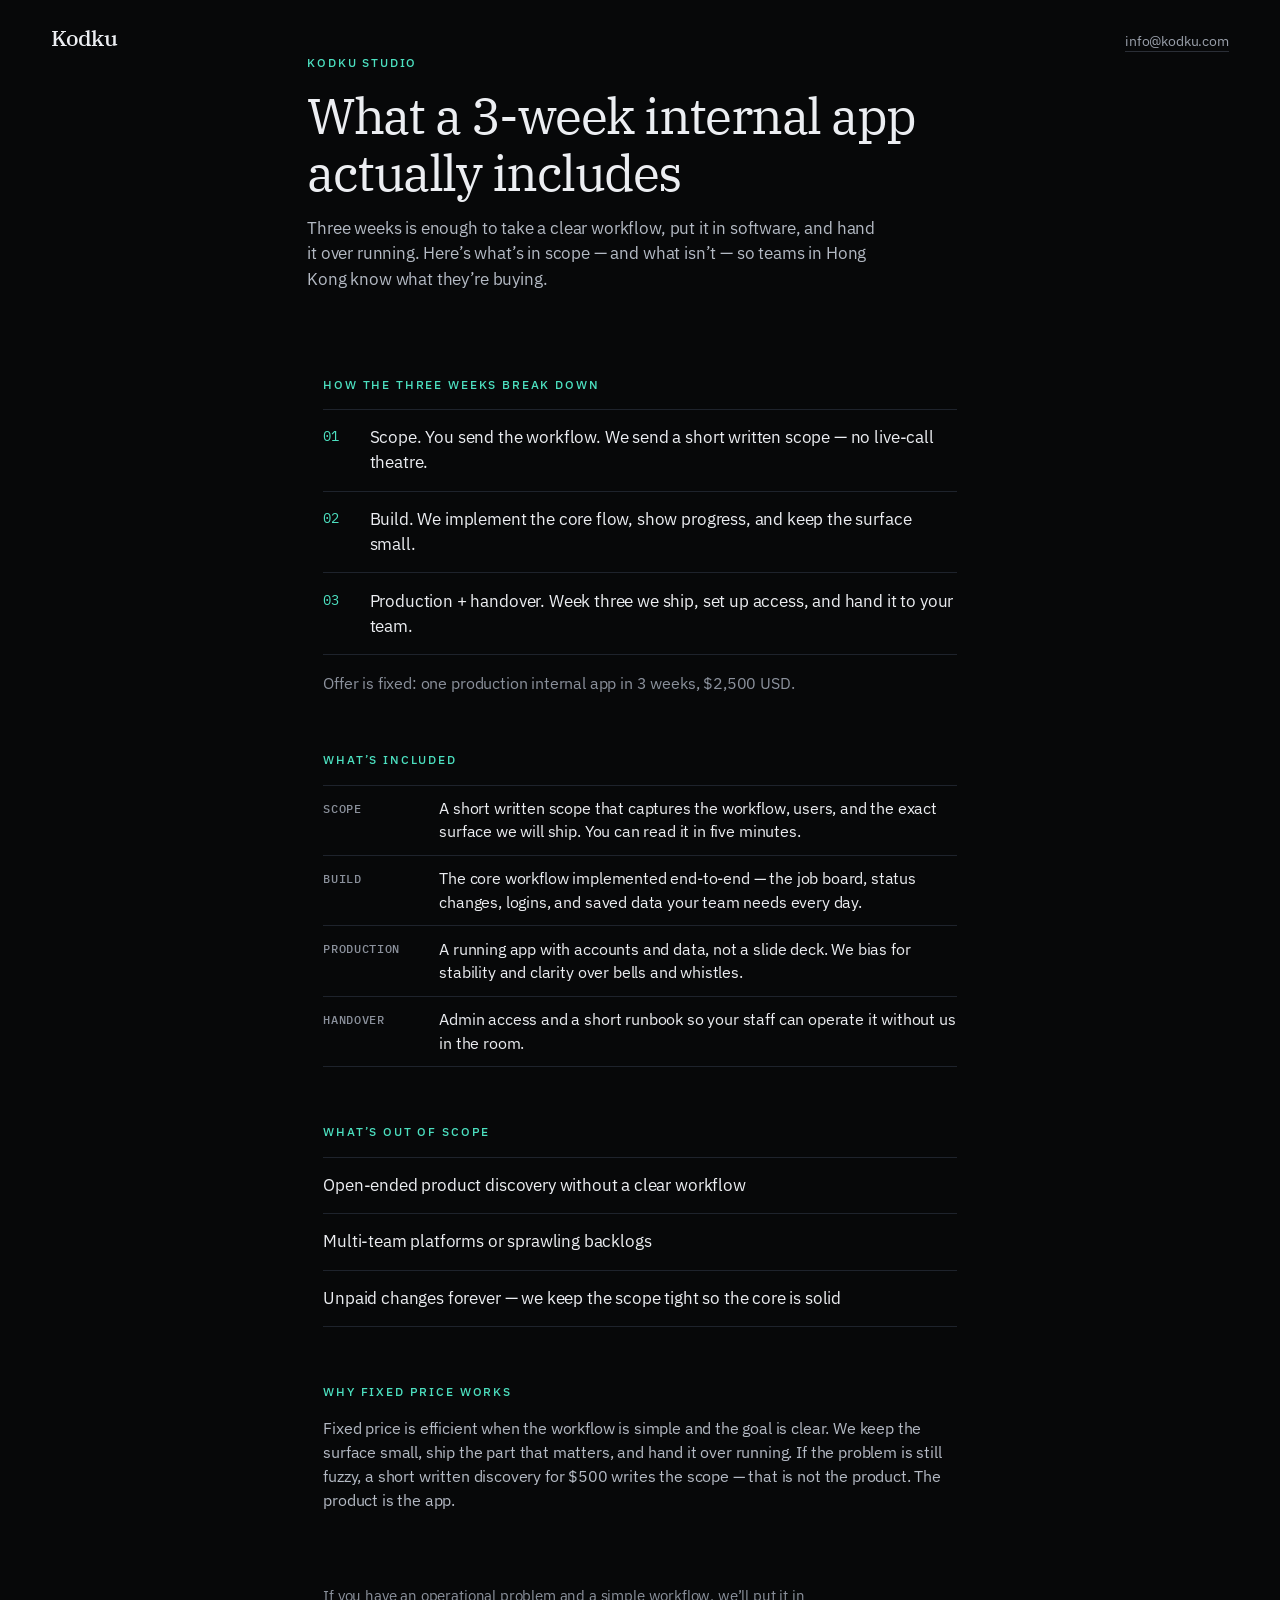
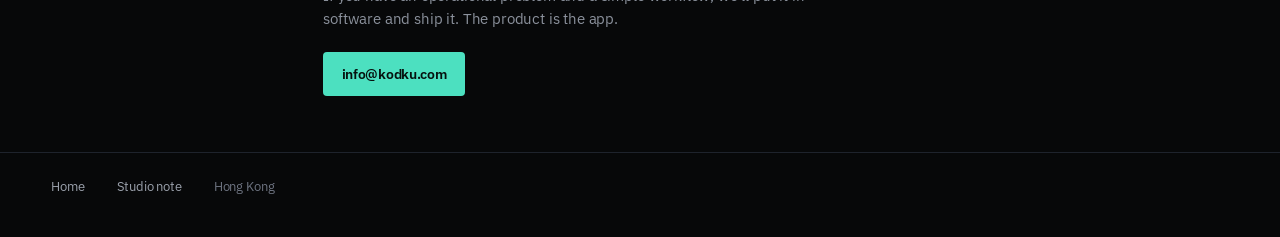
==== note-3-week-app.html @ df561cd7 "add note page: What a 3-week internal app actually includes (meta, content, CTA) Co-authored-by: jac" ====
<!DOCTYPE html>
<html lang="en">
<head>
  <meta charset="utf-8">
  <meta name="viewport" content="width=device-width, initial-scale=1">
  <title>What a 3-week internal app actually includes — Kodku Studio</title>
  <meta name="description" content="Hong Kong software studio. One production internal app in 3 weeks, $2,500 USD.">
  <link rel="canonical" href="https://kodku.com/note-3-week-app.html">
  <meta property="og:title" content="What a 3-week internal app actually includes — Kodku Studio">
  <meta property="og:description" content="Hong Kong software studio. One production internal app in 3 weeks, $2,500 USD.">
  <meta property="og:url" content="https://kodku.com/note-3-week-app.html">
  <meta property="og:type" content="article">
  <meta property="og:image" content="https://kodku.com/assets/og-kodku.png">
  <meta name="twitter:card" content="summary_large_image">
  <meta name="twitter:title" content="What a 3-week internal app actually includes — Kodku Studio">
  <meta name="twitter:description" content="Hong Kong software studio. One production internal app in 3 weeks, $2,500 USD.">
  <meta name="twitter:image" content="https://kodku.com/assets/og-kodku.png">
  <link rel="preconnect" href="https://fonts.googleapis.com">
  <link rel="preconnect" href="https://fonts.gstatic.com" crossorigin>
  <link href="https://fonts.googleapis.com/css2?family=IBM+Plex+Sans:ital,wght@0,400;0,500;0,600;1,400&family=IBM+Plex+Serif:ital,wght@0,400;0,500;1,400&family=IBM+Plex+Mono:wght@400;500&display=swap" rel="stylesheet">
  <link rel="stylesheet" href="styles.css">
  <script type="application/ld+json">
  {
    "@context": "https://schema.org",
    "@type": ["Organization", "ProfessionalService"],
    "name": "Kodku",
    "url": "https://kodku.com/",
    "email": "info@kodku.com",
    "areaServed": "Hong Kong",
    "description": "Hong Kong software studio. One production internal app in 3 weeks, $2,500 USD.",
    "makesOffer": {
      "@type": "Offer",
      "price": 2500,
      "priceCurrency": "USD",
      "itemOffered": {
        "@type": "Service",
        "name": "One production internal app in 3 weeks",
        "description": "One production internal app in 3 weeks, $2,500 USD."
      }
    }
  }
  </script>
</head>
<body>
  <header class="top">
    <a class="mark" href="index.html">Kodku</a>
    <a class="mail" href="mailto:info@kodku.com">info@kodku.com</a>
  </header>

  <main>
    <section class="what" style="max-width:48rem">
      <p class="where">Kodku studio</p>
      <h1 style="margin:0 0 1rem;font-family:'IBM Plex Serif', Georgia, serif;font-weight:400;letter-spacing:-0.03em">What a 3-week internal app actually includes</h1>
      <p class="lead" style="max-width:36rem">Three weeks is enough to take a clear workflow, put it in software, and hand it over running. Here’s what’s in scope — and what isn’t — so teams in Hong Kong know what they’re buying.</p>
    </section>

    <section class="how">
      <h2>How the three weeks break down</h2>
      <ol>
        <li><span>01</span> Scope. You send the workflow. We send a short written scope — no live-call theatre.</li>
        <li><span>02</span> Build. We implement the core flow, show progress, and keep the surface small.</li>
        <li><span>03</span> Production + handover. Week three we ship, set up access, and hand it to your team.</li>
      </ol>
      <p style="margin:1rem 0 0;color:#8b919c">Offer is fixed: one production internal app in 3 weeks, $2,500 USD.</p>
    </section>

    <section class="scope">
      <h2>What’s included</h2>
      <dl>
        <div><dt>Scope</dt><dd>A short written scope that captures the workflow, users, and the exact surface we will ship. You can read it in five minutes.</dd></div>
        <div><dt>Build</dt><dd>The core workflow implemented end‑to‑end — the job board, status changes, logins, and saved data your team needs every day.</dd></div>
        <div><dt>Production</dt><dd>A running app with accounts and data, not a slide deck. We bias for stability and clarity over bells and whistles.</dd></div>
        <div><dt>Handover</dt><dd>Admin access and a short runbook so your staff can operate it without us in the room.</dd></div>
      </dl>
    </section>

    <section class="what">
      <h2>What’s out of scope</h2>
      <ul>
        <li>Open‑ended product discovery without a clear workflow</li>
        <li>Multi‑team platforms or sprawling backlogs</li>
        <li>Unpaid changes forever — we keep the scope tight so the core is solid</li>
      </ul>
    </section>

    <section class="what">
      <h2>Why fixed price works</h2>
      <p style="margin:0 0 1rem;color:#b4bac4;max-width:40rem">Fixed price is efficient when the workflow is simple and the goal is clear. We keep the surface small, ship the part that matters, and hand it over running. If the problem is still fuzzy, a short written discovery for $500 writes the scope — that is not the product. The product is the app.</p>
    </section>

    <section class="foot-cta">
      <p>If you have an operational problem and a simple workflow, we’ll put it in software and ship it. The product is the app.</p>
      <a class="cta" href="mailto:info@kodku.com?subject=Kodku%20internal%20app">info@kodku.com</a>
    </section>
  </main>

  <footer>
    <a href="index.html">Home</a>
    <a href="studio.html">Studio note</a>
    <span>Hong Kong</span>
  </footer>
</body>
<!-- Kodku — Hong Kong software studio. One production internal app in 3 weeks, $2,500 USD. -->
</html>
---- styles.css ----
*,*::before,*::after{box-sizing:border-box}
html{font-size:16px}
body{
  margin:0;
  min-height:100vh;
  background:#070809;
  color:#eceef2;
  font-family:"IBM Plex Sans",ui-sans-serif,system-ui,sans-serif;
  font-weight:400;
  line-height:1.5;
  letter-spacing:-0.01em;
}
a{color:inherit}
.mono{font-family:"IBM Plex Mono",ui-monospace,Menlo,monospace;font-size:0.78em;letter-spacing:0}
.top{
  display:flex;
  justify-content:space-between;
  align-items:baseline;
  padding:1.35rem 4vw 0;
  max-width:1280px;
  margin:0 auto;
}
.mark{
  font-family:"IBM Plex Serif",Georgia,serif;
  font-size:1.35rem;
  font-weight:500;
  text-decoration:none;
  letter-spacing:-0.03em;
}
.mail{
  font-size:0.85rem;
  color:#9aa0ab;
  text-decoration:none;
  border-bottom:1px solid #2a2e36;
}
.mail:hover{color:#eceef2;border-color:#4ce0c0}

/* Hero */
.hero{
  display:grid;
  grid-template-columns:minmax(260px,34rem) minmax(0,1fr);
  gap:3rem 3.5rem;
  align-items:start;
  padding:4.5rem 4vw 4rem;
  max-width:1280px;
  margin:0 auto;
}
.where{
  margin:0 0 1rem;
  font-size:0.72rem;
  font-weight:500;
  letter-spacing:0.16em;
  text-transform:uppercase;
  color:#4ce0c0;
}
h1{
  margin:0 0 1.25rem;
  font-family:"IBM Plex Serif",Georgia,serif;
  font-size:clamp(2.05rem,4.4vw,3.15rem);
  font-weight:400;
  line-height:1.12;
  letter-spacing:-0.03em;
}
.lead{
  margin:0 0 1.75rem;
  max-width:32rem;
  font-size:1.05rem;
  color:#b4bac4;
}
.cta-row{display:flex;flex-wrap:wrap;gap:0.75rem 1rem;align-items:center}
.cta{
  display:inline-block;
  padding:0.72rem 1.15rem;
  background:#4ce0c0;
  color:#06110e;
  text-decoration:none;
  font-size:0.9rem;
  font-weight:600;
  letter-spacing:-0.02em;
  border-radius:4px;
}
.cta:hover{background:#6aebd0}

/* Portfolio carousel */
.portfolio{
  min-width:0;
  display:flex;
  flex-direction:column;
  gap:0.85rem;
  --accent:#4ce0c0;
  --accent-dim:rgba(76,224,192,.12);
  --accent-glow:rgba(76,224,192,.22);
}
.portfolio[data-accent="blue"]{
  --accent:#7eb8ff;
  --accent-dim:rgba(126,184,255,.12);
  --accent-glow:rgba(126,184,255,.22);
}
.portfolio[data-accent="violet"]{
  --accent:#b8a0f0;
  --accent-dim:rgba(184,160,240,.12);
  --accent-glow:rgba(184,160,240,.22);
}
.portfolio[data-accent="teal"]{
  --accent:#4ce0c0;
  --accent-dim:rgba(76,224,192,.12);
  --accent-glow:rgba(76,224,192,.22);
}
.portfolio[data-accent="amber"]{
  --accent:#e8c06a;
  --accent-dim:rgba(232,192,106,.12);
  --accent-glow:rgba(232,192,106,.22);
}

.portfolio-tabs{
  display:flex;
  flex-wrap:wrap;
  gap:0.45rem;
}
.portfolio-tab{
  appearance:none;
  background:#0c0e12;
  border:1px solid #262b34;
  border-radius:8px;
  padding:0.55rem 0.75rem;
  cursor:pointer;
  text-align:left;
  color:#9aa0ab;
  font-family:inherit;
  font-size:0.72rem;
  line-height:1.3;
  transition:border-color .2s,background .2s,color .2s;
}
.portfolio-tab:hover{border-color:#3a404c;color:#c9ced6}
.portfolio-tab[aria-selected="true"]{
  border-color:var(--accent);
  background:var(--accent-dim);
  color:#eceef2;
}
.portfolio-tab-tag{
  display:block;
  font-size:0.62rem;
  letter-spacing:0.08em;
  text-transform:uppercase;
  color:var(--accent);
  margin-bottom:0.15rem;
}
.portfolio-tab[aria-selected="true"] .portfolio-tab-tag{color:var(--accent)}
.portfolio-tab-name{display:block;font-weight:500;font-size:0.78rem}

.portfolio-stage{
  position:relative;
  min-height:340px;
}
.portfolio-panel{
  position:absolute;
  inset:0;
  opacity:0;
  visibility:hidden;
  pointer-events:none;
  transform:translateY(8px);
  transition:opacity .35s ease,transform .35s ease,visibility .35s;
}
.portfolio-panel.is-active{
  position:relative;
  opacity:1;
  visibility:visible;
  pointer-events:auto;
  transform:translateY(0);
}
.portfolio--animated .portfolio-panel:not(.is-active){
  position:absolute;
}
@media (prefers-reduced-motion:reduce){
  .portfolio-panel{transition:none;transform:none}
}

.portfolio-dots{
  display:flex;
  justify-content:center;
  gap:0.45rem;
  padding:0.15rem 0;
}
.portfolio-dot{
  appearance:none;
  width:7px;height:7px;
  border-radius:50%;
  border:0;
  padding:0;
  background:#2a303a;
  cursor:pointer;
  transition:background .2s,transform .2s;
}
.portfolio-dot.is-active{
  background:var(--accent);
  transform:scale(1.25);
  box-shadow:0 0 0 3px var(--accent-glow);
}

.portfolio-meta{
  margin:0;
  padding:0.65rem 0.85rem;
  background:#0c0e12;
  border:1px solid #1e232c;
  border-radius:8px;
  font-size:0.78rem;
  color:#8b919c;
  display:flex;
  flex-direction:column;
  gap:0.25rem;
}
.portfolio-meta-problem{color:#c9ced6}
.portfolio-meta-users{font-size:0.72rem}

/* Window chrome + previews */
.win{
  background:#101216;
  border:1px solid #262b34;
  border-radius:10px;
  overflow:hidden;
  box-shadow:0 24px 60px rgba(0,0,0,.45),0 0 0 1px var(--accent-glow);
}
.win-bar{
  display:flex;
  align-items:center;
  gap:0.75rem;
  padding:0.5rem 0.75rem;
  background:#0c0e12;
  border-bottom:1px solid #1e232c;
  font-size:0.72rem;
  color:#8b919c;
}
.dots{display:flex;gap:5px}
.dots i{width:8px;height:8px;border-radius:50%;background:#2a303a;display:block}
.dots i:first-child{background:#3a3333}
.win-title{
  font-family:"IBM Plex Mono",ui-monospace,Menlo,monospace;
  font-weight:500;
  color:#c9ced6;
  letter-spacing:0;
}
.win-live{margin-left:auto;display:flex;align-items:center;gap:0.4rem;font-size:0.68rem}
.win-live b{
  width:6px;height:6px;border-radius:50%;background:var(--accent);
  display:inline-block;box-shadow:0 0 0 3px var(--accent-glow);
}

.preview{padding:0.75rem 0.85rem 0.85rem;font-size:0.75rem}
.preview-head{
  display:flex;
  justify-content:space-between;
  gap:1rem;
  align-items:flex-end;
  margin-bottom:0.65rem;
}
.preview-head h3{margin:0;font-size:0.92rem;font-weight:600;letter-spacing:-0.02em}
.preview-head p{margin:0.15rem 0 0;font-size:0.7rem;color:#8b919c}
.stats{display:flex;gap:0.85rem;font-size:0.68rem;color:#8b919c;flex-wrap:wrap}
.stats b{color:#eceef2;font-weight:600;margin-right:0.2rem}

.filters{display:flex;flex-wrap:wrap;gap:0.35rem;margin-bottom:0.55rem}
.chip{
  font-size:0.65rem;
  padding:0.18rem 0.5rem;
  border:1px solid #2a303a;
  border-radius:999px;
  color:#9aa0ab;
}
.chip.is-on{border-color:var(--accent);color:var(--accent);background:var(--accent-dim)}

.grid{
  width:100%;
  border-collapse:collapse;
  font-size:0.72rem;
}
.grid th{
  text-align:left;
  font-size:0.62rem;
  font-weight:500;
  letter-spacing:0.06em;
  text-transform:uppercase;
  color:#6d7380;
  padding:0.35rem 0.4rem;
  border-bottom:1px solid #232833;
}
.grid td{
  padding:0.42rem 0.4rem;
  border-bottom:1px solid #1a1e26;
  white-space:nowrap;
  color:#c9ced6;
}
.grid tr.is-sel td{background:var(--accent-dim);color:#eceef2}
.who{display:inline-flex;align-items:center;gap:0.4rem}
.av,.avatar{
  width:1.35rem;height:1.35rem;border-radius:50%;
  display:inline-flex;align-items:center;justify-content:center;
  font-size:0.55rem;font-weight:600;letter-spacing:0.02em;
  background:#1d3a34;color:#4ce0c0;flex:none;
  font-style:normal;
}
.av-2{background:#243044;color:#9bb7e8}
.av-3{background:#2a2e24;color:#c5c48a}
.av-4{background:#2c2438;color:#c4b0e4}
.av-5{background:#2a2620;color:#d0b896}
.pill{
  display:inline-block;
  font-size:0.62rem;
  font-weight:500;
  padding:0.12rem 0.45rem;
  border-radius:999px;
  letter-spacing:0.01em;
  white-space:nowrap;
}
.pill-live{background:var(--accent-dim);color:var(--accent)}
.pill-route{background:var(--accent-dim);color:var(--accent);border:1px solid var(--accent-glow);opacity:.9}
.pill-wait{background:#1a1d24;color:#a0a6b3}
.pill-done{background:transparent;color:#6d7380;border:1px solid #2a303a}
.pill-alert{background:rgba(232,120,90,.14);color:#e8785a;border:1px solid rgba(232,120,90,.3)}
.warn{color:var(--accent)}
.dim{color:#6d7380}

/* List-style previews */
.handoff-list,.checklist,.queue-list{
  margin:0;padding:0;list-style:none;
  border:1px solid #1e232c;border-radius:8px;overflow:hidden;
}
.handoff-list li,.checklist li,.queue-list li{
  display:grid;
  grid-template-columns:3.5rem 1fr auto;
  gap:0.55rem;
  align-items:center;
  padding:0.55rem 0.65rem;
  border-top:1px solid #1a1e26;
  min-width:0;
}
.handoff-list li:first-child,.checklist li:first-child,.queue-list li:first-child{border-top:0}
.handoff-list li.is-active,.queue-list li.is-next{background:var(--accent-dim)}
.checklist li.is-alert{background:rgba(232,120,90,.08)}
.handoff-list strong,.checklist strong,.queue-list strong{
  display:block;font-size:0.74rem;font-weight:500;
  white-space:nowrap;overflow:hidden;text-overflow:ellipsis;
}
.handoff-list em,.checklist em,.queue-list em{
  display:block;font-style:normal;color:#8b919c;font-size:0.64rem;
  white-space:nowrap;overflow:hidden;text-overflow:ellipsis;
}
.check-icon{
  width:1.35rem;height:1.35rem;border-radius:50%;
  display:inline-flex;align-items:center;justify-content:center;
  font-size:0.65rem;font-weight:600;
  background:#1a1d24;color:#6d7380;
}
.checklist li.is-done .check-icon{background:#1d3a34;color:#4ce0c0}
.checklist li.is-alert .check-icon{background:rgba(232,120,90,.18);color:#e8785a}

.now-serving{
  display:flex;align-items:center;gap:0.65rem;
  padding:0.65rem 0.75rem;margin-bottom:0.65rem;
  background:var(--accent-dim);
  border:1px solid var(--accent-glow);
  border-radius:8px;
}
.now-label{
  font-size:0.62rem;letter-spacing:0.08em;text-transform:uppercase;
  color:var(--accent);font-weight:500;
}
.now-serving .mono{font-size:1.1rem;color:#eceef2;font-weight:500}

/* Rest of page */
.what,.how,.scope,.foot-cta{
  padding:0 4vw 3.5rem;
  max-width:46rem;
  margin:0 auto;
}
h2{
  margin:0 0 1rem;
  font-size:0.72rem;
  letter-spacing:0.16em;
  text-transform:uppercase;
  color:#4ce0c0;
  font-weight:500;
}
.what ul,.how ol{margin:0;padding:0;list-style:none}
.what li,.how li{
  padding:0.95rem 0;
  border-top:1px solid #1e232c;
  font-size:1.05rem;
}
.what li:last-child,.how li:last-child{border-bottom:1px solid #1e232c}
.how li{display:flex;gap:1.1rem}
.how span{
  font-family:"IBM Plex Mono",ui-monospace,Menlo,monospace;
  color:#4ce0c0;
  min-width:1.8rem;
  font-size:0.9rem;
}
.foot-cta p{margin:0 0 1.35rem;color:#8b919c;max-width:32rem;font-size:0.95rem}
footer{
  display:flex;flex-wrap:wrap;gap:1rem 2rem;
  padding:1.5rem 4vw 2.5rem;
  max-width:1280px;margin:0 auto;
  border-top:1px solid #1e232c;
  font-size:0.82rem;color:#6d7380;
}
footer a{color:#9aa0ab;text-decoration:none}
footer a:hover{color:#eceef2}

.scope dl{margin:0}
.scope dl > div{
  display:grid;
  grid-template-columns:6.5rem 1fr;
  gap:0.75rem;
  padding:0.7rem 0;
  border-top:1px solid #1e232c;
  font-size:0.98rem;
}
.scope dl > div:last-child{border-bottom:1px solid #1e232c}
.scope dt{
  font-family:"IBM Plex Mono",ui-monospace,Menlo,monospace;
  font-size:0.72rem;
  font-weight:500;
  letter-spacing:0.06em;
  text-transform:uppercase;
  color:#8b919c;
  padding-top:0.18rem;
}
.scope dd{margin:0;color:#eceef2}

@media (max-width:1080px){
  .hero{grid-template-columns:1fr;padding-top:3rem}
}
@media (max-width:780px){
  .portfolio-tabs{
    flex-wrap:nowrap;
    overflow-x:auto;
    padding-bottom:0.25rem;
    -webkit-overflow-scrolling:touch;
    scrollbar-width:none;
  }
  .portfolio-tabs::-webkit-scrollbar{display:none}
  .portfolio-tab{flex:none;min-width:7.5rem}
  .portfolio-stage{min-height:300px}
  .grid td:nth-child(3),.grid th:nth-child(3){display:none}
}
@media (max-width:640px){
  html{font-size:15px}
  .hero{padding:2.5rem 5vw 2.5rem}
  .what,.how,.scope,.foot-cta{padding-left:5vw;padding-right:5vw}
  .handoff-list li,.checklist li,.queue-list li{
    grid-template-columns:3rem 1fr;
  }
  .handoff-list .pill,.checklist .pill,.queue-list .pill{
    grid-column:2;
    justify-self:start;
    margin-top:-0.15rem;
  }
}
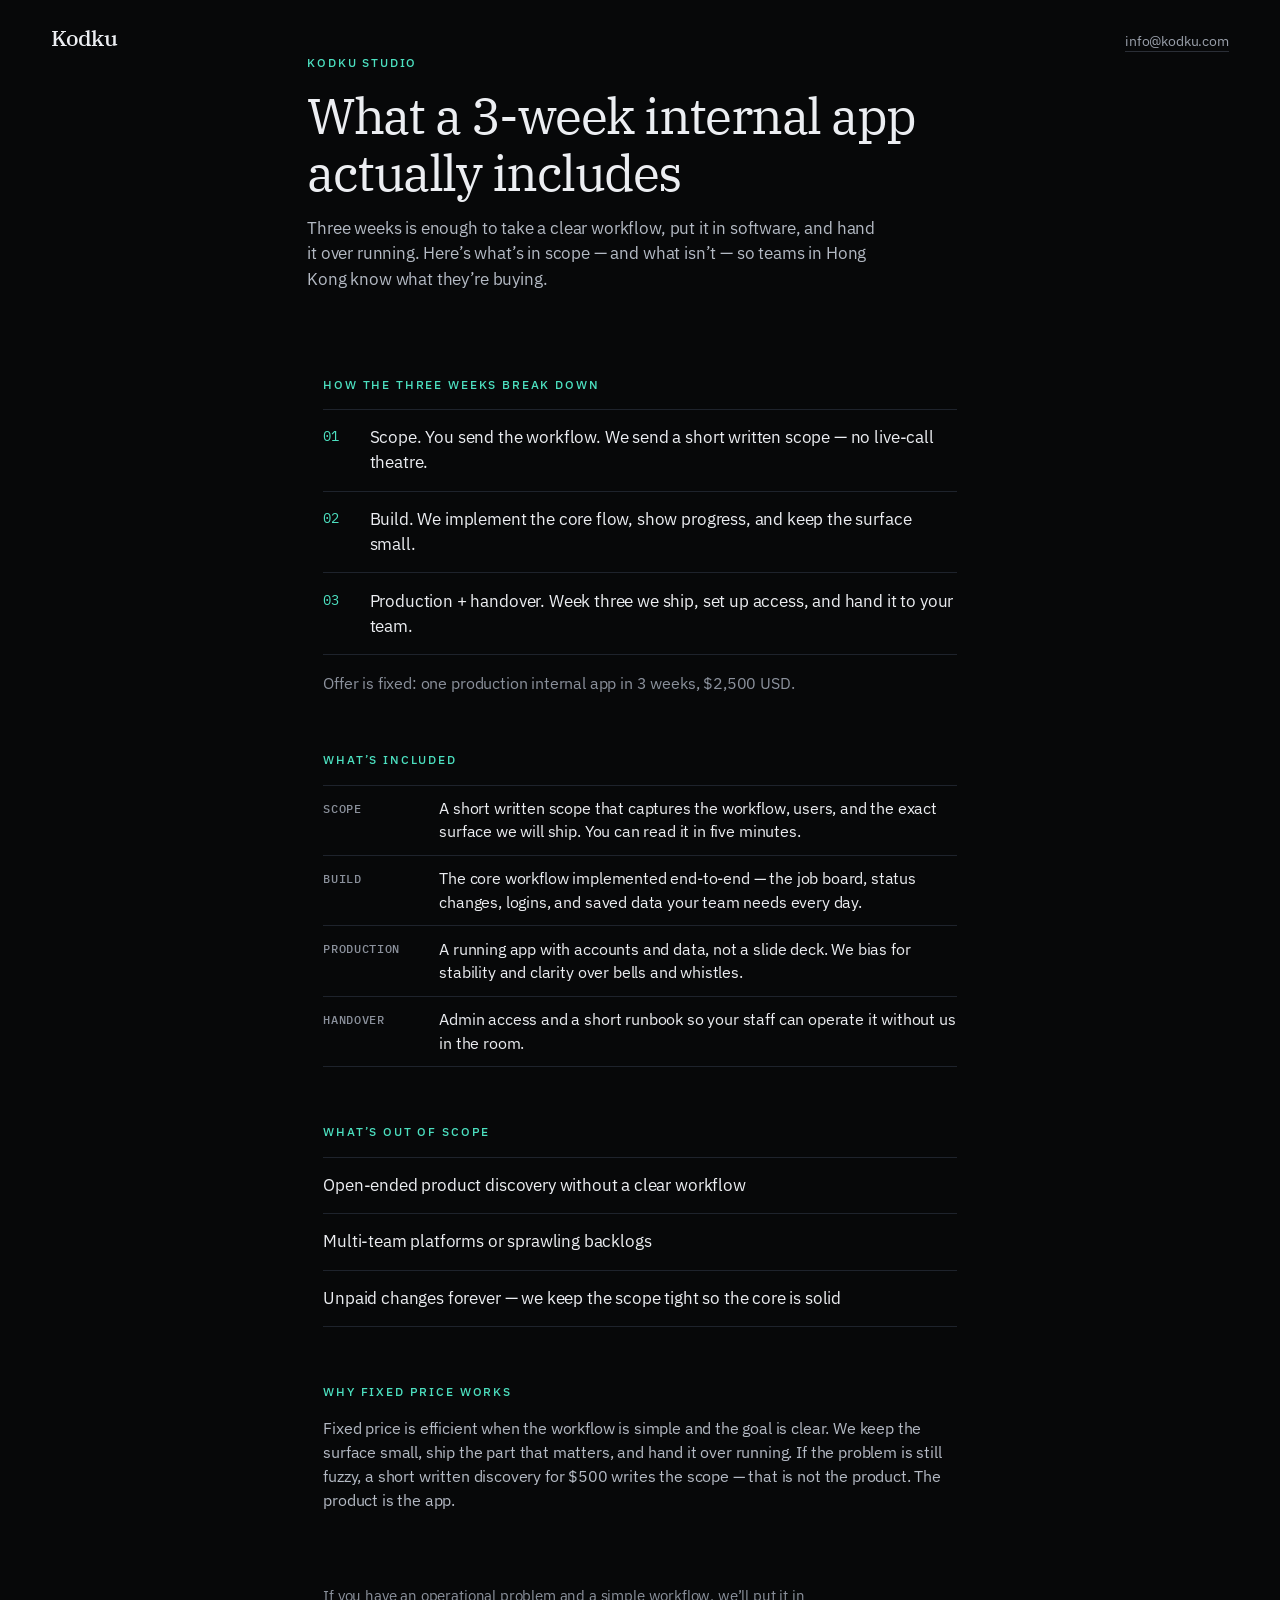
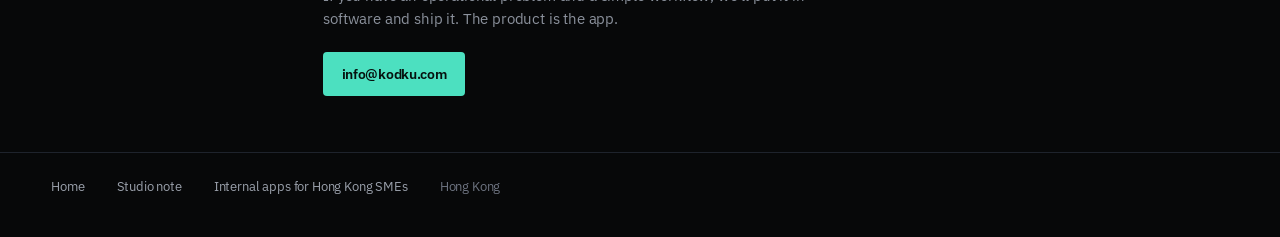
==== commit d1ac31af: "Links: add HK SME internal apps note to note-3-week-app footer Co-authored-by: jackyy415 <jackyy415@" ====
--- a/note-3-week-app.html
+++ b/note-3-week-app.html
@@ -97,6 +97,7 @@
   <footer>
     <a href="index.html">Home</a>
     <a href="studio.html">Studio note</a>
+    <a href="note-hk-sme-internal-apps.html">Internal apps for Hong Kong SMEs</a>
     <span>Hong Kong</span>
   </footer>
 </body>
